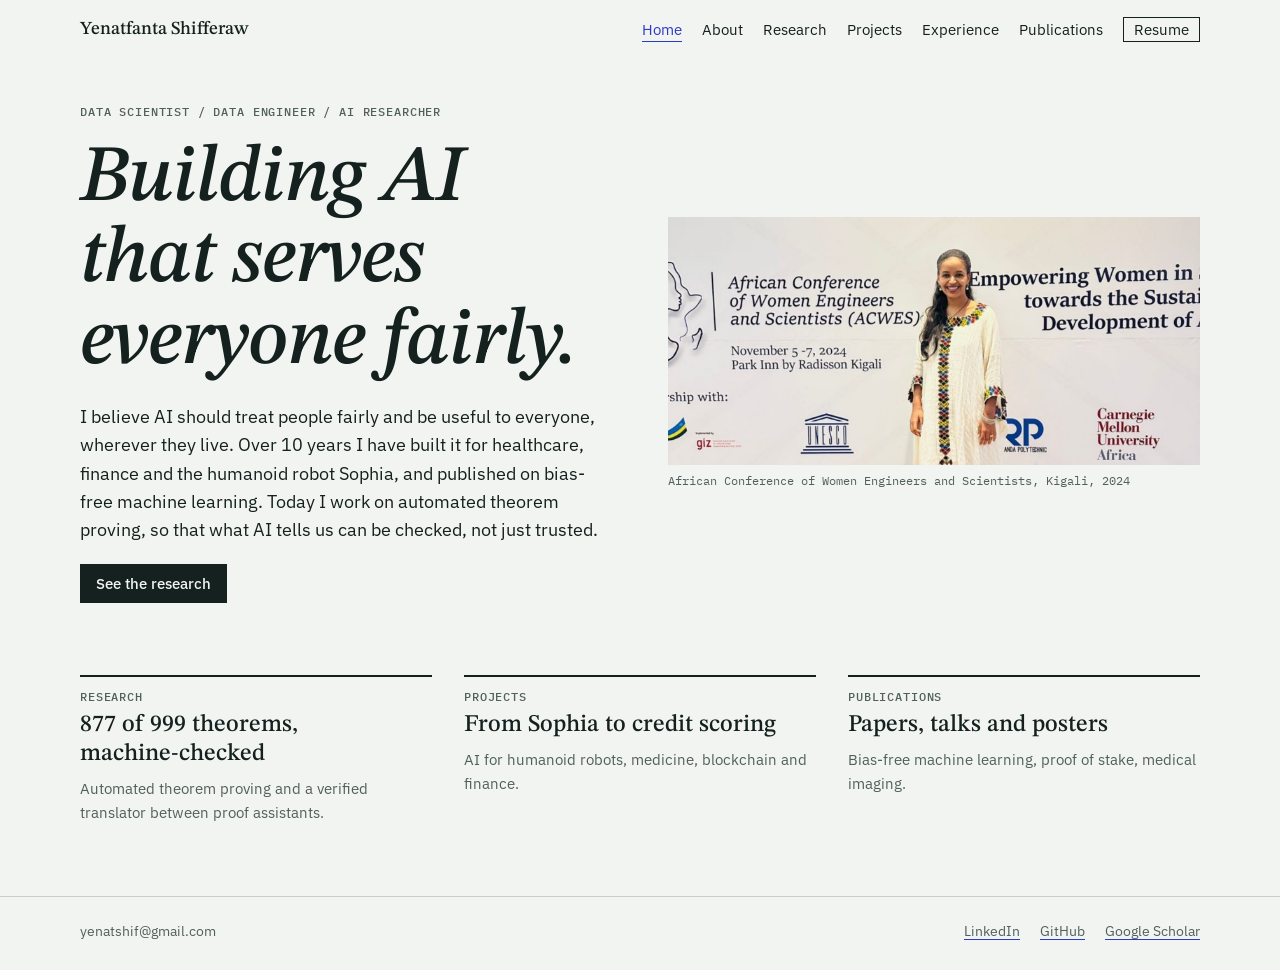
==== index.html @ fe866e10 "Update home page headline" ====
<!doctype html>
<html lang="en">
<head>
<meta charset="utf-8">
<meta name="viewport" content="width=device-width, initial-scale=1">
<title>Yenatfanta Shifferaw</title>
<meta name="description" content="Yenatfanta Shifferaw, AI researcher, data scientist and data engineer.">
<meta name="author" content="Yenatfanta Shifferaw Bayleyegn">
<link rel="preconnect" href="https://fonts.googleapis.com">
<link rel="preconnect" href="https://fonts.gstatic.com" crossorigin>
<link rel="stylesheet" href="https://fonts.googleapis.com/css2?family=IBM+Plex+Mono:wght@400;500&family=IBM+Plex+Sans:wght@400;500;600&family=STIX+Two+Text:ital,wght@0,400;0,600;1,400;1,500&display=swap">
<link rel="stylesheet" href="style.css">
</head>
<body>
<nav aria-label="Main"><div class="wrap">
  <b><a href="index.html">Yenatfanta Shifferaw</a></b>
  <ul><li><a href="index.html" aria-current="page">Home</a></li><li><a href="about.html">About</a></li><li><a href="research.html">Research</a></li><li><a href="projects.html">Projects</a></li><li><a href="experience.html">Experience</a></li><li><a href="publications.html">Publications</a></li><li><a class="res" href="Yenatfanta-Shifferaw-Resume.pdf">Resume</a></li></ul>
</div></nav>
<main>
<div class="wrap hero">
  <div class="intro">
    <span class="label">Data Scientist / Data Engineer / AI Researcher</span>
    <h1>Building AI that serves everyone fairly.</h1>
    <p>I believe AI should treat people fairly and be useful to everyone, wherever they live. Over 10 years I have built it for healthcare, finance and the humanoid robot Sophia, and published on bias-free machine learning. Today I work on automated theorem proving, so that what AI tells us can be checked, not just trusted.</p>
    <div class="btns"><a class="btn primary" href="research.html">See the research</a></div>
  </div>

  <figure class="portrait">
    <img src="images/acwes-full.jpg" alt="Yenatfanta Shifferaw smiling at the African Conference of Women Engineers and Scientists" width="1520" height="708">
    <figcaption>African Conference of Women Engineers and Scientists, Kigali, 2024</figcaption>
  </figure>
</div>
<div class="wrap teasers">
  <a class="teaser" href="research.html"><span class="label">Research</span><h2>877 of 999 theorems, machine-checked</h2><p>Automated theorem proving and a verified translator between proof assistants.</p></a>
  <a class="teaser" href="projects.html"><span class="label">Projects</span><h2>From Sophia to credit scoring</h2><p>AI for humanoid robots, medicine, blockchain and finance.</p></a>
  <a class="teaser" href="publications.html"><span class="label">Publications</span><h2>Papers, talks and posters</h2><p>Bias-free machine learning, proof of stake, medical imaging.</p></a>
</div>
</main>
<footer class="foot"><div class="wrap">
  <span>yenatshif@gmail.com</span>
  <ul>
    <li><a href="http://www.linkedin.com/in/yenatfanta-shifferaw-64b0614b">LinkedIn</a></li>
    <li><a href="https://github.com/yenat">GitHub</a></li>
    <li><a href="https://scholar.google.com/citations?hl=en&amp;user=lGdEZHIAAAAJ">Google Scholar</a></li>
  </ul>
</div></footer>

</body>
</html>
---- style.css ----
/* Layout: a mathematician's working page. The real theorem library is the hero, then evidence, then a to-scale career axis. */
:root {
  --bg:#F2F4F1; --panel:#E7EBE6; --fg:#14211F; --muted:#51605C; --line:#C6CEC8;
  --accent:#2A3BC9; --llm:#B8770E; --open:#8E9B96;
  --display:"STIX Two Text","STIX Two Math",Georgia,serif;
  --body:"IBM Plex Sans",system-ui,-apple-system,"Segoe UI",sans-serif;
  --mono:"IBM Plex Mono",ui-monospace,Menlo,Consolas,monospace;
}
@media (prefers-color-scheme:dark){:root:not([data-theme="light"]){
  --bg:#0F1716; --panel:#182322; --fg:#E7ECE6; --muted:#9FADA8; --line:#2E3C3A;
  --accent:#9FAEFF; --llm:#E5B25A; --open:#65746F; color-scheme:dark}}
:root[data-theme="dark"]{
  --bg:#0F1716; --panel:#182322; --fg:#E7ECE6; --muted:#9FADA8; --line:#2E3C3A;
  --accent:#9FAEFF; --llm:#E5B25A; --open:#65746F; color-scheme:dark}
*{box-sizing:border-box}
html{scroll-behavior:smooth;-webkit-text-size-adjust:100%}
body{margin:0;background:var(--bg);color:var(--fg);font:400 1rem/1.6 var(--body)}
a{color:inherit;text-decoration-color:var(--accent);text-underline-offset:3px}
a:hover{color:var(--accent)}
:focus-visible{outline:2px solid var(--accent);outline-offset:2px}
.wrap{max-width:1160px;margin-inline:auto;padding-block:0;padding-left:max(20px,env(safe-area-inset-left,0px));padding-right:max(20px,env(safe-area-inset-right,0px))}
nav .wrap{display:flex;flex-wrap:wrap;justify-content:space-between;gap:6px 24px;padding-block:18px;font-size:.92rem}
nav b{font:500 1.15rem var(--display)}
nav ul{display:flex;flex-wrap:wrap;gap:4px 20px;list-style:none;margin:0;padding:0}
nav a{text-decoration:none}
h1,h2,h3{font-family:var(--display);font-weight:500;text-wrap:balance;margin:0}
h1{font-size:clamp(2.7rem,6.4vw,5rem);line-height:1.02;font-style:italic;letter-spacing:-.012em}
h2{font-size:clamp(1.9rem,3.6vw,2.7rem);line-height:1.1}
h3{font-size:1.45rem;line-height:1.2}
.label{font:500 .76rem var(--mono);letter-spacing:.07em;text-transform:uppercase;color:var(--muted)}
.hero{display:grid;grid-template-columns:minmax(0,1fr) minmax(0,1fr);gap:56px;padding-block:44px 64px;align-items:center}
.hero>*{min-width:0}
.intro{display:grid;gap:20px}
.intro p{margin:0;max-width:34rem;font-size:1.1rem}
.btns{display:flex;flex-wrap:wrap;gap:10px}
.btn{font:500 .92rem var(--body);padding:9px 15px;border:1px solid var(--fg);text-decoration:none;background:none;color:var(--fg);cursor:pointer}
.btn.primary{background:var(--fg);color:var(--bg)}
.btn:hover{border-color:var(--accent);color:var(--accent)}
.btn.primary:hover{background:var(--accent);color:var(--bg)}
figure{margin:0}
figure img{display:block;width:100%;height:auto}
.portrait figcaption{font:400 .74rem/1.4 var(--mono);color:var(--muted);margin-top:8px}
.about{display:grid;grid-template-columns:minmax(0,4fr) minmax(0,7fr);gap:48px;align-items:center;margin-bottom:44px}
.about>*{min-width:0}
.about .copy{display:grid;gap:16px}
.about p{margin:0}
.skills{display:grid;grid-template-columns:repeat(3,minmax(0,1fr));gap:22px 32px}
.skills p{margin:4px 0 0;font-size:.93rem}
.talks{display:grid;grid-template-columns:repeat(4,minmax(0,1fr));gap:24px}
.talks a{display:grid;gap:9px;align-content:start;text-decoration:none;font-size:.9rem;line-height:1.4}
.talks img{display:block;width:100%;aspect-ratio:16/10;object-fit:cover;object-position:top;background:var(--panel);border:1px solid var(--line)}
.work img{display:block;width:100%;aspect-ratio:16/10;object-fit:cover;margin-bottom:6px;background:var(--panel)}
.work img.chart{object-fit:contain;background:#fff}
.lib{display:grid;gap:14px}
.tally{display:flex;align-items:baseline;flex-wrap:wrap;gap:4px 14px}
.tally strong{font:400 clamp(2.6rem,5vw,3.6rem)/1 var(--display);font-variant-numeric:tabular-nums}
.tools{display:flex;flex-wrap:wrap;gap:6px}
.chip{display:inline-flex;align-items:center;gap:7px;font:500 .78rem var(--mono);padding:5px 9px;border:1px solid var(--line);background:none;color:var(--fg);cursor:pointer}
.chip[aria-pressed="true"]{border-color:var(--fg);background:var(--panel)}
.key{width:9px;height:9px;flex:none;background:var(--c,var(--fg))}
.key.hollow{background:none;box-shadow:inset 0 0 0 1.5px var(--open)}
.groups{display:grid;gap:9px}
.group{display:grid;gap:3px}
.group header{display:flex;justify-content:space-between;gap:10px;font:400 .74rem var(--mono);color:var(--muted)}
.cells{display:grid;grid-template-columns:repeat(auto-fill,10px);gap:2px}
.cells i{display:block;width:10px;height:10px;background:var(--accent);cursor:crosshair;transition:opacity .15s}
.cells i.s2{background:var(--llm)}
.cells i.s0{background:none;box-shadow:inset 0 0 0 1.5px var(--open)}
.cells i.dim{opacity:.13}
.cells i.off{opacity:.1}
.cells i.on{outline:2px solid var(--fg);outline-offset:0}
.read{min-height:3.7em;padding:9px 12px;background:var(--panel);font:400 .84rem/1.45 var(--mono);overflow-wrap:anywhere}
.read b{font-weight:500}
.read span{color:var(--muted);display:block}
section.band{padding-block:64px;border-top:1px solid var(--line)}
.head{display:grid;gap:8px;margin-bottom:32px;max-width:44rem}
.head p{margin:0;color:var(--muted)}
.feat{display:grid;grid-template-columns:minmax(0,5fr) minmax(0,7fr);gap:48px;margin-bottom:56px}
.feat>*{min-width:0}
.feat .copy{display:grid;gap:12px;align-content:start}
.feat p{margin:0}
.chartbox{position:relative}
.chartbox svg{display:block;width:100%;height:auto;overflow:visible}
.chartbox text{font:400 11px var(--mono);fill:var(--muted)}
.chartbox text.val{fill:var(--fg);font-size:13px;font-weight:500}
#tip{position:absolute;display:none;pointer-events:none;max-width:250px;padding:7px 10px;background:var(--fg);color:var(--bg);font:400 .76rem/1.4 var(--body);z-index:2}
#tip b{font:500 .8rem var(--mono);display:block}
.note{font-size:.84rem;color:var(--muted);margin:0}
table{border-collapse:collapse;width:100%;font-size:.88rem;font-variant-numeric:tabular-nums}
th{font:500 .72rem var(--mono);letter-spacing:.04em;text-transform:uppercase;color:var(--muted);text-align:right;padding:6px 10px;border-bottom:1px solid var(--fg);white-space:nowrap}
td{padding:7px 10px;text-align:right;border-bottom:1px solid var(--line);white-space:nowrap}
th:first-child,td:first-child{text-align:left;padding-left:0;white-space:normal}
.scroll{overflow-x:auto}
.grid3{display:grid;grid-template-columns:repeat(3,minmax(0,1fr));gap:36px 32px}
.work{display:grid;gap:7px;align-content:start;padding-top:12px;border-top:2px solid var(--fg)}
.work p{margin:0;font-size:.95rem}
.work .tech{font:400 .75rem/1.5 var(--mono);color:var(--muted)}
.axis{display:grid;gap:4px;margin-top:8px}
.row{display:grid;grid-template-columns:minmax(0,5fr) minmax(0,6fr);gap:6px 28px;padding-block:13px;border-top:1px solid var(--line)}
.row>*{min-width:0}
.row h3{font:600 1rem/1.3 var(--body)}
.row .meta{font-size:.88rem;color:var(--muted)}
.row p{margin:4px 0 0;font-size:.9rem}
.track{position:relative;height:14px;margin-top:7px;background:linear-gradient(var(--line),var(--line)) 0 50%/100% 1px no-repeat}
.track u{position:absolute;top:2px;height:10px;background:var(--accent);border-radius:0 3px 3px 0;text-decoration:none}
.years{position:relative;height:1.2em;font:400 .72rem var(--mono);color:var(--muted);margin-left:calc(45.45% + 14px)}
.years span{position:absolute;top:0}
.cols{display:grid;grid-template-columns:minmax(0,3fr) minmax(0,2fr);gap:48px}
.cols>*{min-width:0}
ul.plain{list-style:none;margin:12px 0 0;padding:0;display:grid;gap:10px}
.small{font-size:.92rem}
footer{border-top:1px solid var(--line);padding-block:48px 56px}
.contact{display:grid;gap:14px}
.mail{display:flex;flex-wrap:wrap;align-items:center;gap:10px;font:400 clamp(1.2rem,3.4vw,2rem) var(--display);overflow-wrap:anywhere}
@media (max-width:860px){
  .hero,.feat,.cols{grid-template-columns:minmax(0,1fr);gap:32px}
  .grid3,.talks,.skills{grid-template-columns:repeat(2,minmax(0,1fr))}
  .about{grid-template-columns:minmax(0,1fr);gap:24px}
  .portrait{max-width:100%}
  .row{grid-template-columns:minmax(0,1fr)}
  .years{margin-left:0}
}
@media (max-width:540px){.grid3,.talks,.skills{grid-template-columns:minmax(0,1fr)}}
@media (prefers-reduced-motion:reduce){html{scroll-behavior:auto}.cells i{transition:none}}

.talks img{object-fit:contain!important;object-position:center!important}
nav a[aria-current="page"]{color:var(--accent);text-decoration:underline;text-underline-offset:6px}
nav a.res{border:1px solid var(--fg);padding:2px 10px}
main{min-height:62vh}
.page{padding-block:44px 72px}
.page h1{font-size:clamp(2.3rem,4.6vw,3.5rem);line-height:1.08}
.band.flat{border-top:0;padding-block:0}
.lead{font-size:1.1rem;margin:0}
.teasers{display:grid;grid-template-columns:repeat(3,minmax(0,1fr));gap:32px;padding-block:8px 72px}
.teaser{display:grid;gap:7px;align-content:start;padding-top:12px;border-top:2px solid var(--fg);text-decoration:none}
.teaser h2{font-size:1.5rem;line-height:1.2}
.teaser p{margin:0;font-size:.95rem;color:var(--muted)}
.teaser:hover h2{color:var(--accent)}
.sect{display:grid;grid-template-columns:minmax(0,3fr) minmax(0,9fr);gap:12px 40px;padding-block:30px;border-top:1px solid var(--line)}
.sect>*{min-width:0}
.sect h2{font-size:1.45rem;line-height:1.2}
.tiles{display:grid;grid-template-columns:repeat(2,minmax(0,1fr));gap:22px 36px}
.tiles.three{grid-template-columns:repeat(3,minmax(0,1fr))}
.tiles>div{min-width:0}
.tiles h3{font:600 1rem/1.35 var(--body)}
.tiles p{margin:3px 0 0;font-size:.93rem;color:var(--muted)}
.tiles .yr{font:400 .76rem var(--mono);color:var(--muted);display:block;margin-bottom:3px}
.tags{display:flex;flex-wrap:wrap;gap:7px;list-style:none;margin:10px 0 0;padding:0}
.tags li{font:400 .78rem var(--mono);padding:4px 9px;background:var(--panel)}
.pubs{list-style:none;margin:0;padding:0}
.pubs li{padding-block:16px;border-top:1px solid var(--line)}
.pubs a{font:400 1.25rem/1.3 var(--display);text-decoration:none}
.pubs span{display:block;font:400 .76rem var(--mono);color:var(--muted);margin-top:4px}
.foot{border-top:1px solid var(--line);padding-block:22px 28px}
.foot .wrap{display:flex;flex-wrap:wrap;gap:6px 24px;justify-content:space-between;font-size:.9rem;color:var(--muted)}
.foot ul{display:flex;flex-wrap:wrap;gap:6px 20px;list-style:none;margin:0;padding:0}
@media (max-width:860px){.teasers,.tiles.three{grid-template-columns:minmax(0,1fr)}.sect{grid-template-columns:minmax(0,1fr)}}
@media (max-width:540px){.tiles{grid-template-columns:minmax(0,1fr)}}
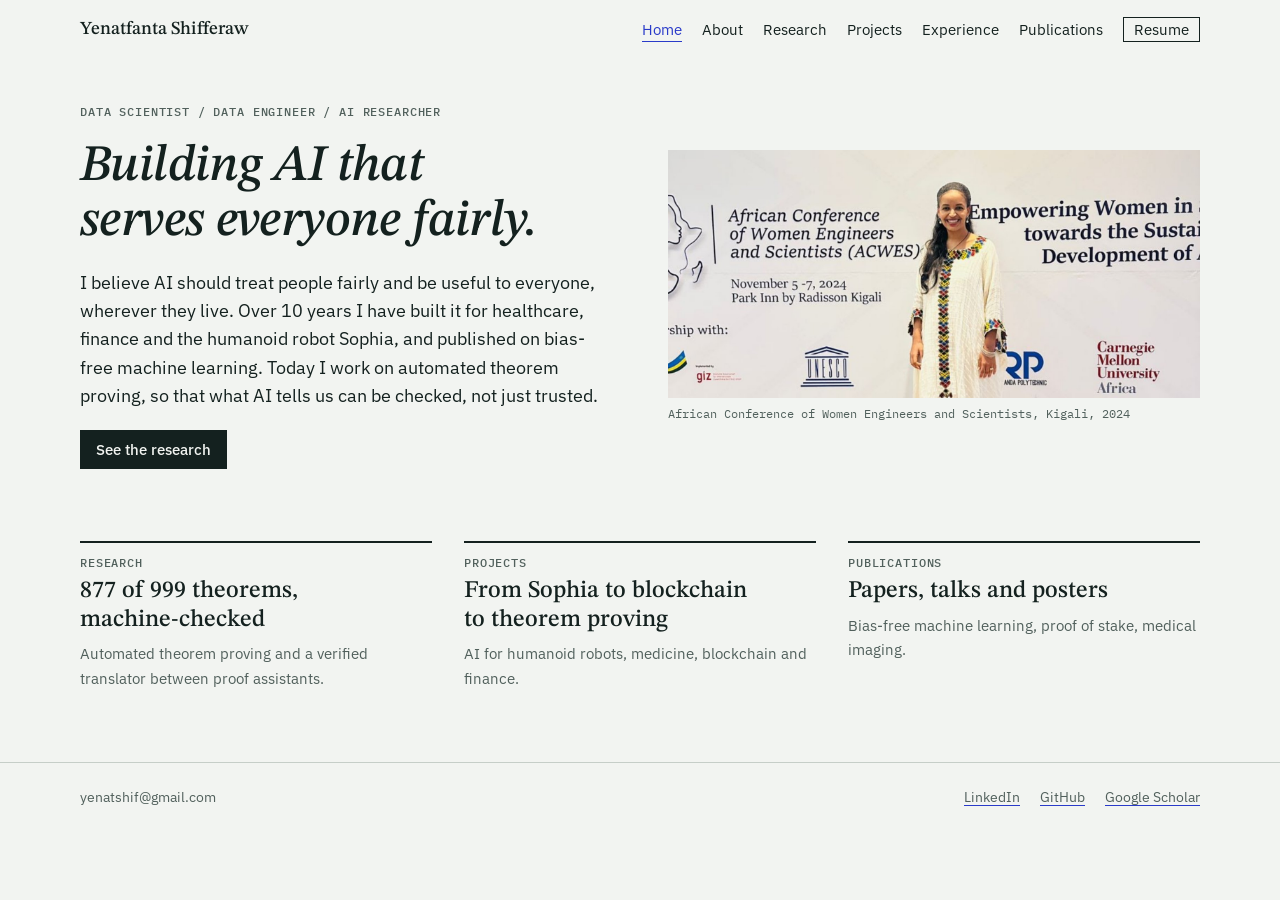
==== commit 36b974af: "Update Projects card title" ====
--- a/index.html
+++ b/index.html
@@ -32,7 +32,7 @@
 </div>
 <div class="wrap teasers">
   <a class="teaser" href="research.html"><span class="label">Research</span><h2>877 of 999 theorems, machine-checked</h2><p>Automated theorem proving and a verified translator between proof assistants.</p></a>
-  <a class="teaser" href="projects.html"><span class="label">Projects</span><h2>From Sophia to credit scoring</h2><p>AI for humanoid robots, medicine, blockchain and finance.</p></a>
+  <a class="teaser" href="projects.html"><span class="label">Projects</span><h2>From Sophia to blockchain to theorem proving</h2><p>AI for humanoid robots, medicine, blockchain and finance.</p></a>
   <a class="teaser" href="publications.html"><span class="label">Publications</span><h2>Papers, talks and posters</h2><p>Bias-free machine learning, proof of stake, medical imaging.</p></a>
 </div>
 </main>
--- a/style.css
+++ b/style.css
@@ -124,6 +124,7 @@
 @media (max-width:540px){.grid3,.talks,.skills{grid-template-columns:minmax(0,1fr)}}
 @media (prefers-reduced-motion:reduce){html{scroll-behavior:auto}.cells i{transition:none}}
 
+.hero h1{font-size:clamp(2.2rem,4.1vw,3.2rem);line-height:1.08}
 .talks img{object-fit:contain!important;object-position:center!important}
 nav a[aria-current="page"]{color:var(--accent);text-decoration:underline;text-underline-offset:6px}
 nav a.res{border:1px solid var(--fg);padding:2px 10px}
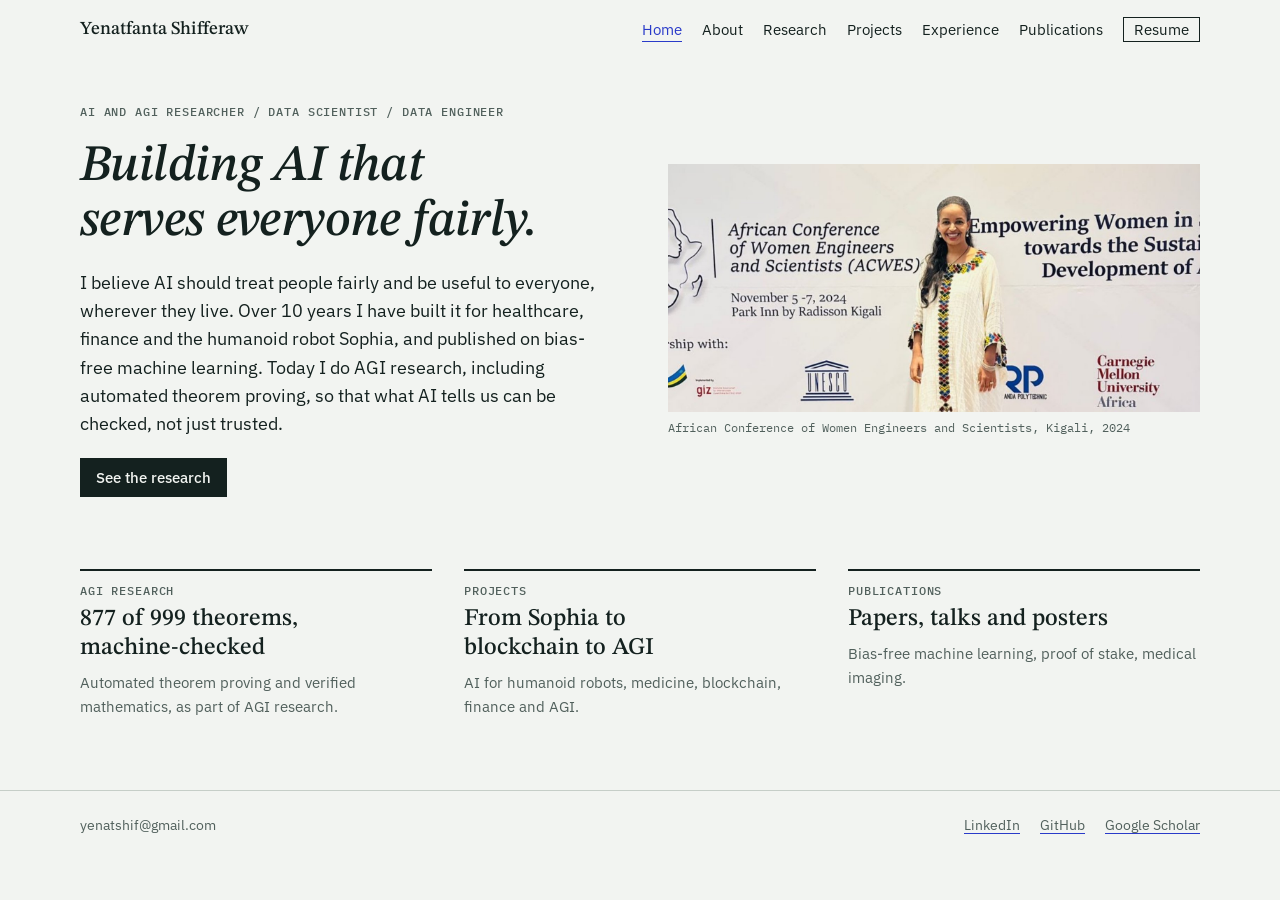
==== commit 41524019: "Highlight AGI research across the site" ====
--- a/index.html
+++ b/index.html
@@ -19,9 +19,9 @@
 <main>
 <div class="wrap hero">
   <div class="intro">
-    <span class="label">Data Scientist / Data Engineer / AI Researcher</span>
+    <span class="label">AI and AGI Researcher / Data Scientist / Data Engineer</span>
     <h1>Building AI that serves everyone fairly.</h1>
-    <p>I believe AI should treat people fairly and be useful to everyone, wherever they live. Over 10 years I have built it for healthcare, finance and the humanoid robot Sophia, and published on bias-free machine learning. Today I work on automated theorem proving, so that what AI tells us can be checked, not just trusted.</p>
+    <p>I believe AI should treat people fairly and be useful to everyone, wherever they live. Over 10 years I have built it for healthcare, finance and the humanoid robot Sophia, and published on bias-free machine learning. Today I do AGI research, including automated theorem proving, so that what AI tells us can be checked, not just trusted.</p>
     <div class="btns"><a class="btn primary" href="research.html">See the research</a></div>
   </div>
 
@@ -31,8 +31,8 @@
   </figure>
 </div>
 <div class="wrap teasers">
-  <a class="teaser" href="research.html"><span class="label">Research</span><h2>877 of 999 theorems, machine-checked</h2><p>Automated theorem proving and a verified translator between proof assistants.</p></a>
-  <a class="teaser" href="projects.html"><span class="label">Projects</span><h2>From Sophia to blockchain to theorem proving</h2><p>AI for humanoid robots, medicine, blockchain and finance.</p></a>
+  <a class="teaser" href="research.html"><span class="label">AGI research</span><h2>877 of 999 theorems, machine-checked</h2><p>Automated theorem proving and verified mathematics, as part of AGI research.</p></a>
+  <a class="teaser" href="projects.html"><span class="label">Projects</span><h2>From Sophia to blockchain to AGI</h2><p>AI for humanoid robots, medicine, blockchain, finance and AGI.</p></a>
   <a class="teaser" href="publications.html"><span class="label">Publications</span><h2>Papers, talks and posters</h2><p>Bias-free machine learning, proof of stake, medical imaging.</p></a>
 </div>
 </main>
--- a/style.css
+++ b/style.css
@@ -125,6 +125,7 @@
 @media (prefers-reduced-motion:reduce){html{scroll-behavior:auto}.cells i{transition:none}}
 
 .hero h1{font-size:clamp(2.2rem,4.1vw,3.2rem);line-height:1.08}
+.work img[src*=athena]{object-fit:contain;background:#fff}
 .talks img{object-fit:contain!important;object-position:center!important}
 nav a[aria-current="page"]{color:var(--accent);text-decoration:underline;text-underline-offset:6px}
 nav a.res{border:1px solid var(--fg);padding:2px 10px}
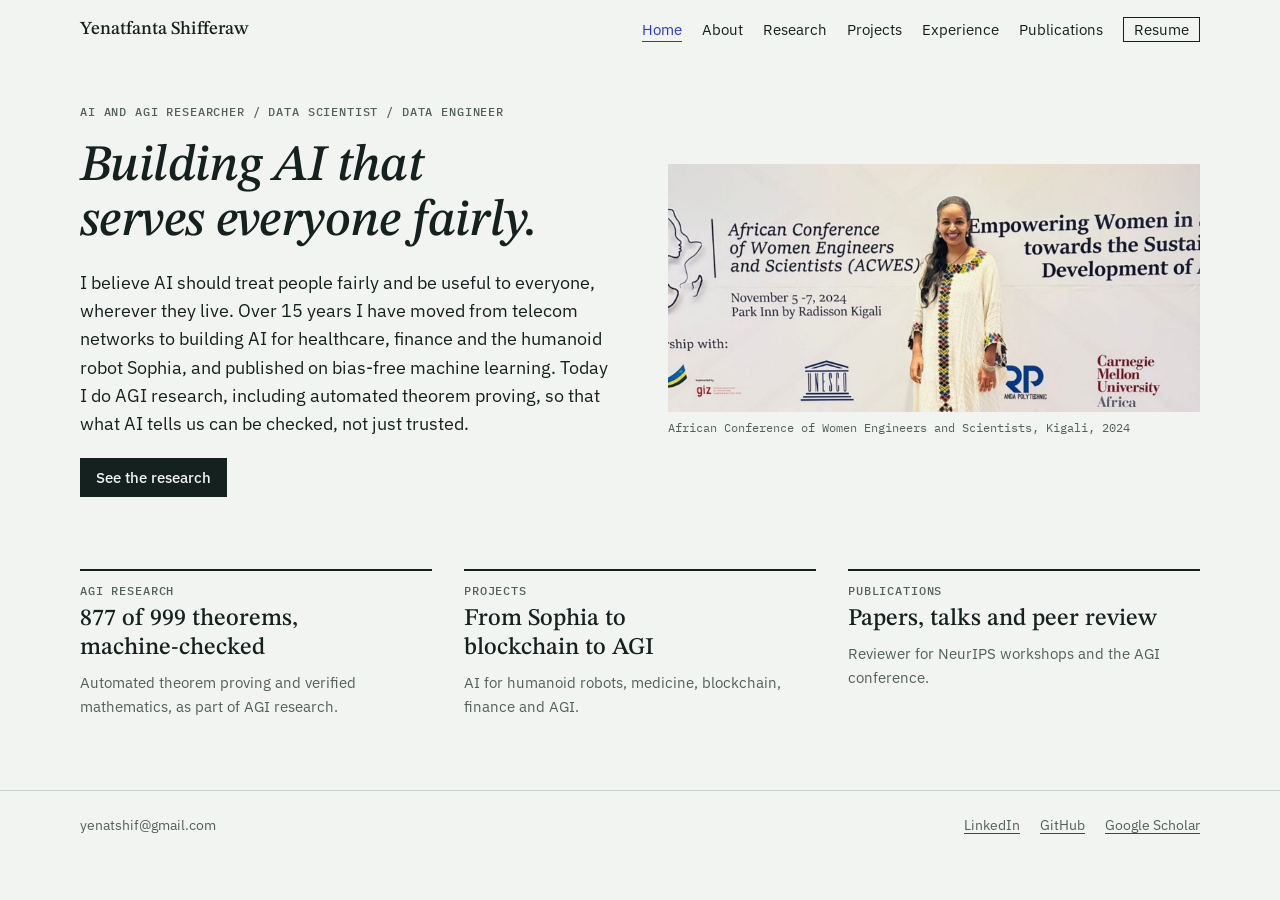
==== commit 45a5955f: "Add earlier positions and peer review" ====
--- a/index.html
+++ b/index.html
@@ -21,7 +21,7 @@
   <div class="intro">
     <span class="label">AI and AGI Researcher / Data Scientist / Data Engineer</span>
     <h1>Building AI that serves everyone fairly.</h1>
-    <p>I believe AI should treat people fairly and be useful to everyone, wherever they live. Over 10 years I have built it for healthcare, finance and the humanoid robot Sophia, and published on bias-free machine learning. Today I do AGI research, including automated theorem proving, so that what AI tells us can be checked, not just trusted.</p>
+    <p>I believe AI should treat people fairly and be useful to everyone, wherever they live. Over 15 years I have moved from telecom networks to building AI for healthcare, finance and the humanoid robot Sophia, and published on bias-free machine learning. Today I do AGI research, including automated theorem proving, so that what AI tells us can be checked, not just trusted.</p>
     <div class="btns"><a class="btn primary" href="research.html">See the research</a></div>
   </div>
 
@@ -33,7 +33,7 @@
 <div class="wrap teasers">
   <a class="teaser" href="research.html"><span class="label">AGI research</span><h2>877 of 999 theorems, machine-checked</h2><p>Automated theorem proving and verified mathematics, as part of AGI research.</p></a>
   <a class="teaser" href="projects.html"><span class="label">Projects</span><h2>From Sophia to blockchain to AGI</h2><p>AI for humanoid robots, medicine, blockchain, finance and AGI.</p></a>
-  <a class="teaser" href="publications.html"><span class="label">Publications</span><h2>Papers, talks and posters</h2><p>Bias-free machine learning, proof of stake, medical imaging.</p></a>
+  <a class="teaser" href="publications.html"><span class="label">Publications</span><h2>Papers, talks and peer review</h2><p>Reviewer for NeurIPS workshops and the AGI conference.</p></a>
 </div>
 </main>
 <footer class="foot"><div class="wrap">
--- a/style.css
+++ b/style.css
@@ -124,6 +124,24 @@
 @media (max-width:540px){.grid3,.talks,.skills{grid-template-columns:minmax(0,1fr)}}
 @media (prefers-reduced-motion:reduce){html{scroll-behavior:auto}.cells i{transition:none}}
 
+.venues{display:grid;grid-template-columns:repeat(4,minmax(0,1fr));gap:24px}
+.venues>div{min-width:0;padding:16px 18px;background:var(--panel);border-top:3px solid var(--accent)}
+.venues h3{font-size:1.3rem}
+.venues span{display:block;font:400 .74rem var(--mono);color:var(--muted);margin-top:6px}
+.row ul{margin:8px 0 0;padding-left:16px;font-size:.92rem}
+.row li{margin-bottom:3px}
+@media (max-width:860px){.venues{grid-template-columns:repeat(2,minmax(0,1fr))}}
+@media (max-width:440px){.venues{grid-template-columns:minmax(0,1fr)}}
+.statrow{display:grid;grid-template-columns:repeat(3,minmax(0,1fr));gap:32px;margin-bottom:36px}
+.statrow>div{min-width:0;padding-top:12px;border-top:2px solid var(--fg)}
+.statrow strong{display:block;font:400 clamp(2.6rem,5vw,3.6rem)/1.1 var(--display);font-variant-numeric:tabular-nums}
+.statrow p{margin:6px 0 0;font-size:.95rem;color:var(--muted)}
+.bars{display:grid;gap:14px}
+.bar{display:grid;grid-template-columns:minmax(0,12rem) minmax(0,1fr) 5.5rem;gap:16px;align-items:center;font-size:.95rem}
+.bar span:last-child{text-align:right;font-variant-numeric:tabular-nums;color:var(--muted)}
+.barl{height:10px;background:var(--panel)}
+.barl u{display:block;height:100%;background:var(--accent);border-radius:0 4px 4px 0}
+@media (max-width:640px){.statrow{grid-template-columns:minmax(0,1fr);gap:20px}.bar{grid-template-columns:minmax(0,1fr) auto;gap:4px 12px}.barl{grid-column:1/-1;grid-row:2}}
 .hero h1{font-size:clamp(2.2rem,4.1vw,3.2rem);line-height:1.08}
 .work img[src*=athena]{object-fit:contain;background:#fff}
 .talks img{object-fit:contain!important;object-position:center!important}
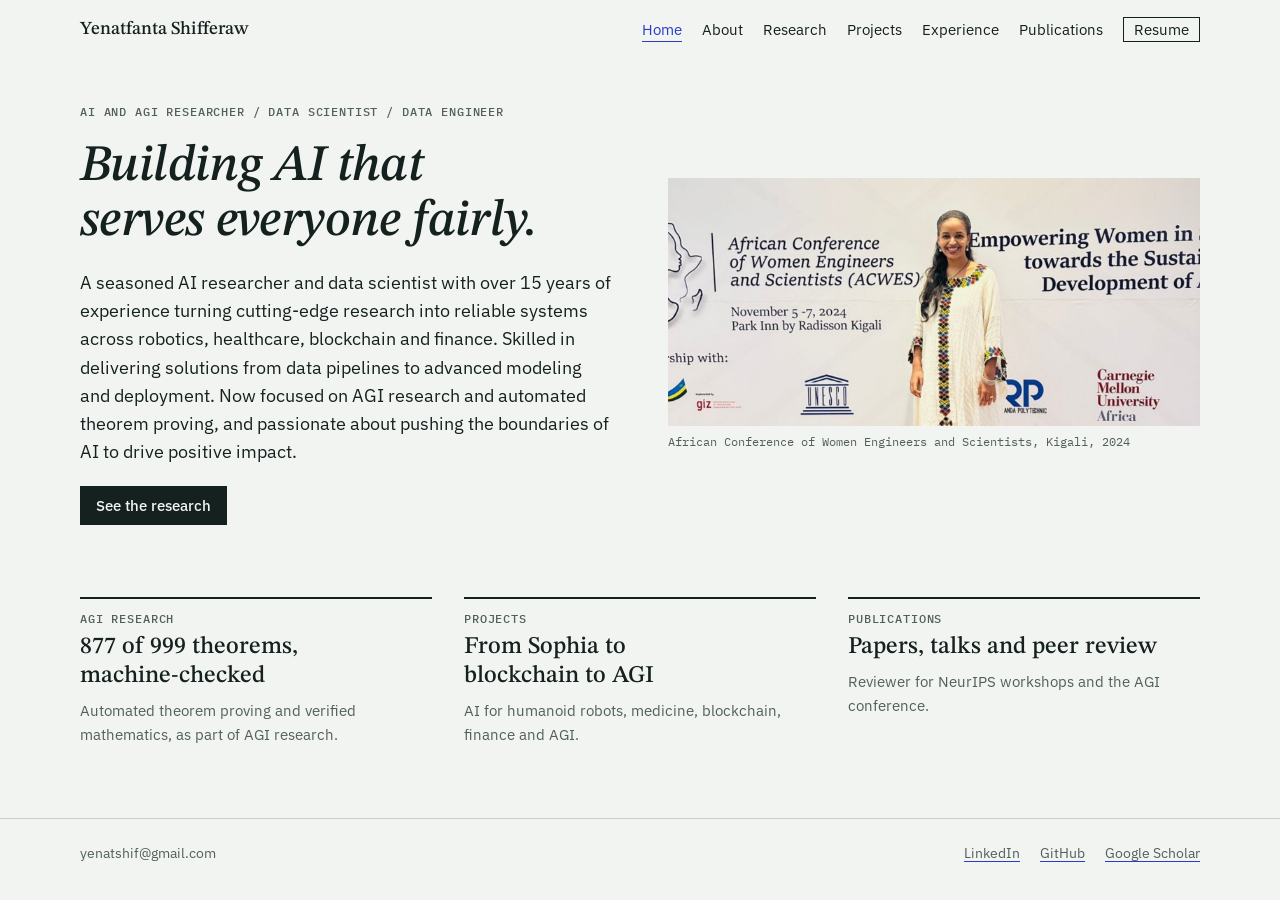
==== commit f03400a6: "Rewrite home page intro" ====
--- a/index.html
+++ b/index.html
@@ -21,7 +21,7 @@
   <div class="intro">
     <span class="label">AI and AGI Researcher / Data Scientist / Data Engineer</span>
     <h1>Building AI that serves everyone fairly.</h1>
-    <p>I believe AI should treat people fairly and be useful to everyone, wherever they live. Over 15 years I have moved from telecom networks to building AI for healthcare, finance and the humanoid robot Sophia, and published on bias-free machine learning. Today I do AGI research, including automated theorem proving, so that what AI tells us can be checked, not just trusted.</p>
+    <p>A seasoned AI researcher and data scientist with over 15 years of experience turning cutting-edge research into reliable systems across robotics, healthcare, blockchain and finance. Skilled in delivering solutions from data pipelines to advanced modeling and deployment. Now focused on AGI research and automated theorem proving, and passionate about pushing the boundaries of AI to drive positive impact.</p>
     <div class="btns"><a class="btn primary" href="research.html">See the research</a></div>
   </div>
 
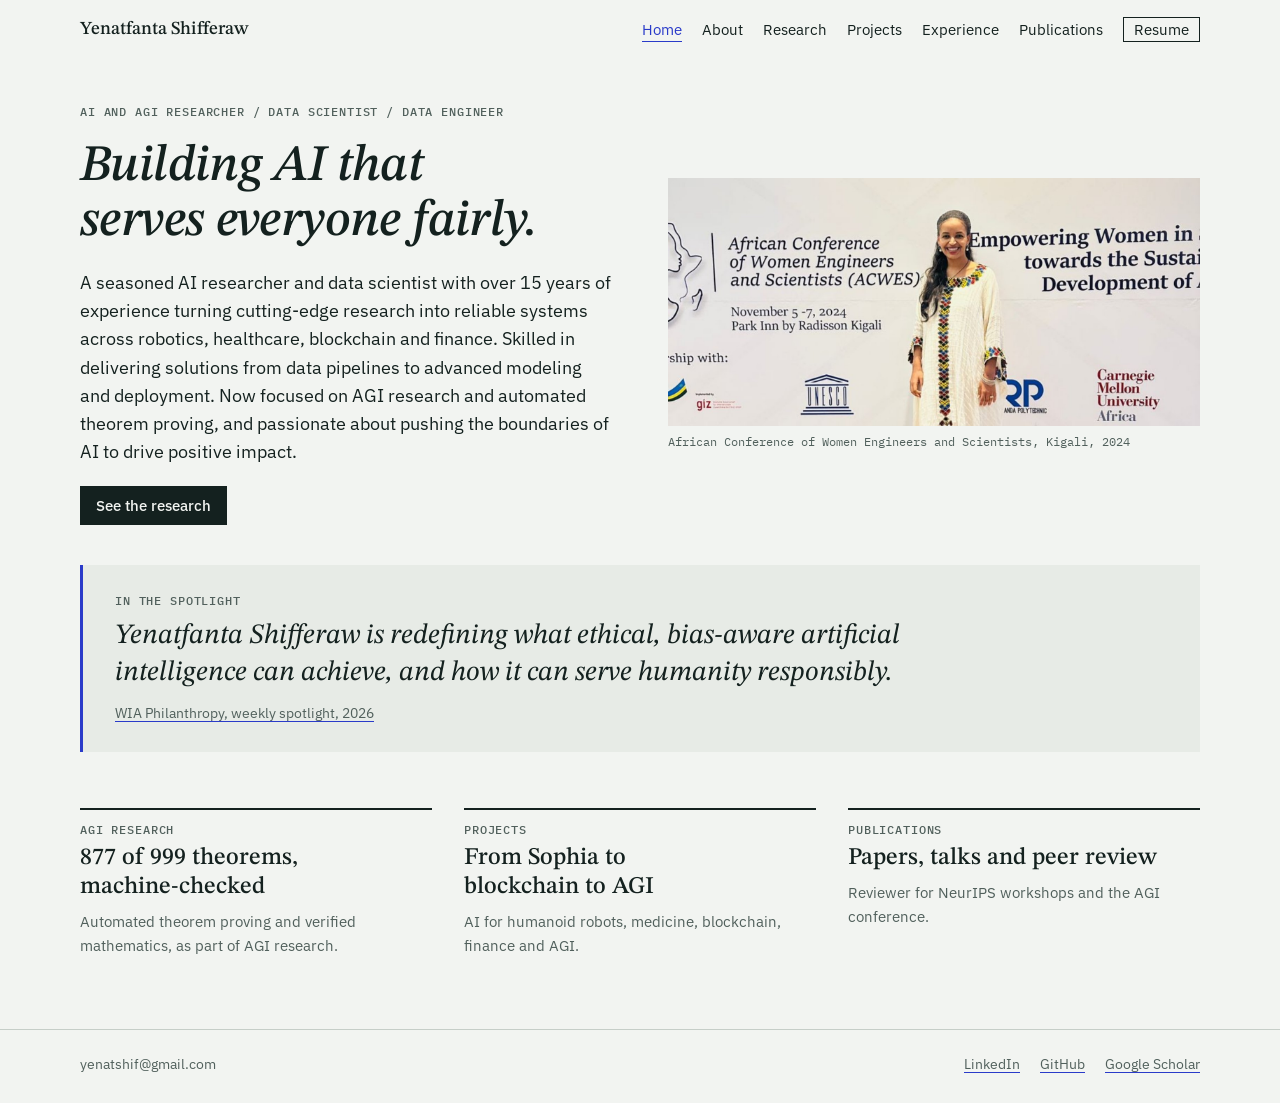
==== commit 0abcbc6e: "Update resume, add WIA spotlight and link preview" ====
--- a/index.html
+++ b/index.html
@@ -6,6 +6,13 @@
 <title>Yenatfanta Shifferaw</title>
 <meta name="description" content="Yenatfanta Shifferaw, AI researcher, data scientist and data engineer.">
 <meta name="author" content="Yenatfanta Shifferaw Bayleyegn">
+<meta property="og:type" content="website">
+<meta property="og:title" content="Yenatfanta Shifferaw">
+<meta property="og:description" content="Building AI that serves everyone fairly. AI and AGI researcher, data scientist and data engineer.">
+<meta property="og:url" content="https://yenat.github.io/">
+<meta property="og:image" content="https://yenat.github.io/images/acwes-full.jpg">
+<meta name="twitter:card" content="summary_large_image">
+<link rel="icon" href="favicon.svg" type="image/svg+xml">
 <link rel="preconnect" href="https://fonts.googleapis.com">
 <link rel="preconnect" href="https://fonts.gstatic.com" crossorigin>
 <link rel="stylesheet" href="https://fonts.googleapis.com/css2?family=IBM+Plex+Mono:wght@400;500&family=IBM+Plex+Sans:wght@400;500;600&family=STIX+Two+Text:ital,wght@0,400;0,600;1,400;1,500&display=swap">
@@ -30,6 +37,11 @@
     <figcaption>African Conference of Women Engineers and Scientists, Kigali, 2024</figcaption>
   </figure>
 </div>
+<div class="wrap"><figure class="spot">
+  <span class="label">In the spotlight</span>
+  <blockquote>Yenatfanta Shifferaw is redefining what ethical, bias-aware artificial intelligence can achieve, and how it can serve humanity responsibly.</blockquote>
+  <figcaption><a href="https://www.linkedin.com/posts/wiaphilanthropy_yenatfanta-activity-7414213219105542144-3Y-2">WIA Philanthropy, weekly spotlight, 2026</a></figcaption>
+</figure></div>
 <div class="wrap teasers">
   <a class="teaser" href="research.html"><span class="label">AGI research</span><h2>877 of 999 theorems, machine-checked</h2><p>Automated theorem proving and verified mathematics, as part of AGI research.</p></a>
   <a class="teaser" href="projects.html"><span class="label">Projects</span><h2>From Sophia to blockchain to AGI</h2><p>AI for humanoid robots, medicine, blockchain, finance and AGI.</p></a>
--- a/style.css
+++ b/style.css
@@ -124,6 +124,10 @@
 @media (max-width:540px){.grid3,.talks,.skills{grid-template-columns:minmax(0,1fr)}}
 @media (prefers-reduced-motion:reduce){html{scroll-behavior:auto}.cells i{transition:none}}
 
+.hero{padding-block:44px 40px}
+.spot{display:grid;gap:10px;margin-bottom:48px;padding:28px 32px;background:var(--panel);border-left:3px solid var(--accent)}
+.spot blockquote{margin:0;font:italic 400 clamp(1.3rem,2.3vw,1.75rem)/1.3 var(--display);text-wrap:balance}
+.spot figcaption{font-size:.9rem;color:var(--muted)}
 .venues{display:grid;grid-template-columns:repeat(4,minmax(0,1fr));gap:24px}
 .venues>div{min-width:0;padding:16px 18px;background:var(--panel);border-top:3px solid var(--accent)}
 .venues h3{font-size:1.3rem}
@@ -144,6 +148,8 @@
 @media (max-width:640px){.statrow{grid-template-columns:minmax(0,1fr);gap:20px}.bar{grid-template-columns:minmax(0,1fr) auto;gap:4px 12px}.barl{grid-column:1/-1;grid-row:2}}
 .hero h1{font-size:clamp(2.2rem,4.1vw,3.2rem);line-height:1.08}
 .work img[src*=athena]{object-fit:contain;background:#fff}
+.grants .tags{margin-top:12px;gap:9px}
+.grants .tags li{font-size:.95rem;padding:7px 13px}
 .talks img{object-fit:contain!important;object-position:center!important}
 nav a[aria-current="page"]{color:var(--accent);text-decoration:underline;text-underline-offset:6px}
 nav a.res{border:1px solid var(--fg);padding:2px 10px}
@@ -167,7 +173,7 @@
 .tiles p{margin:3px 0 0;font-size:.93rem;color:var(--muted)}
 .tiles .yr{font:400 .76rem var(--mono);color:var(--muted);display:block;margin-bottom:3px}
 .tags{display:flex;flex-wrap:wrap;gap:7px;list-style:none;margin:10px 0 0;padding:0}
-.tags li{font:400 .78rem var(--mono);padding:4px 9px;background:var(--panel)}
+.tags li{font:600 .88rem var(--body);padding:5px 11px;background:var(--panel)}
 .pubs{list-style:none;margin:0;padding:0}
 .pubs li{padding-block:16px;border-top:1px solid var(--line)}
 .pubs a{font:400 1.25rem/1.3 var(--display);text-decoration:none}
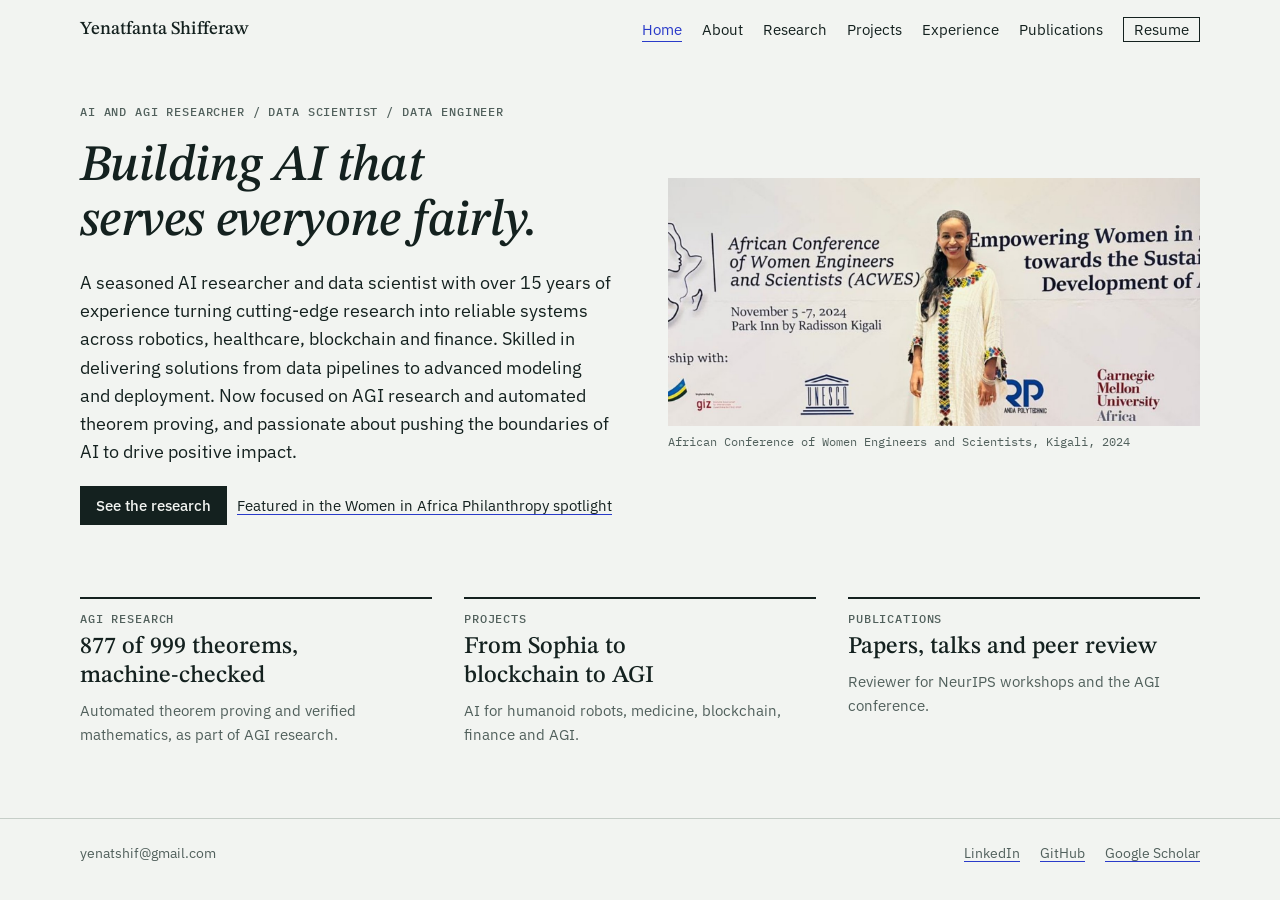
==== commit 05238920: "Update resume, add spotlight link and link preview" ====
--- a/index.html
+++ b/index.html
@@ -29,7 +29,7 @@
     <span class="label">AI and AGI Researcher / Data Scientist / Data Engineer</span>
     <h1>Building AI that serves everyone fairly.</h1>
     <p>A seasoned AI researcher and data scientist with over 15 years of experience turning cutting-edge research into reliable systems across robotics, healthcare, blockchain and finance. Skilled in delivering solutions from data pipelines to advanced modeling and deployment. Now focused on AGI research and automated theorem proving, and passionate about pushing the boundaries of AI to drive positive impact.</p>
-    <div class="btns"><a class="btn primary" href="research.html">See the research</a></div>
+    <div class="btns"><a class="btn primary" href="research.html">See the research</a><a class="feat-link" href="https://www.linkedin.com/posts/wiaphilanthropy_yenatfanta-activity-7414213219105542144-3Y-2">Featured in the Women in Africa Philanthropy spotlight</a></div>
   </div>
 
   <figure class="portrait">
@@ -37,11 +37,6 @@
     <figcaption>African Conference of Women Engineers and Scientists, Kigali, 2024</figcaption>
   </figure>
 </div>
-<div class="wrap"><figure class="spot">
-  <span class="label">In the spotlight</span>
-  <blockquote>Yenatfanta Shifferaw is redefining what ethical, bias-aware artificial intelligence can achieve, and how it can serve humanity responsibly.</blockquote>
-  <figcaption><a href="https://www.linkedin.com/posts/wiaphilanthropy_yenatfanta-activity-7414213219105542144-3Y-2">WIA Philanthropy, weekly spotlight, 2026</a></figcaption>
-</figure></div>
 <div class="wrap teasers">
   <a class="teaser" href="research.html"><span class="label">AGI research</span><h2>877 of 999 theorems, machine-checked</h2><p>Automated theorem proving and verified mathematics, as part of AGI research.</p></a>
   <a class="teaser" href="projects.html"><span class="label">Projects</span><h2>From Sophia to blockchain to AGI</h2><p>AI for humanoid robots, medicine, blockchain, finance and AGI.</p></a>
--- a/style.css
+++ b/style.css
@@ -124,10 +124,9 @@
 @media (max-width:540px){.grid3,.talks,.skills{grid-template-columns:minmax(0,1fr)}}
 @media (prefers-reduced-motion:reduce){html{scroll-behavior:auto}.cells i{transition:none}}
 
-.hero{padding-block:44px 40px}
-.spot{display:grid;gap:10px;margin-bottom:48px;padding:28px 32px;background:var(--panel);border-left:3px solid var(--accent)}
-.spot blockquote{margin:0;font:italic 400 clamp(1.3rem,2.3vw,1.75rem)/1.3 var(--display);text-wrap:balance}
-.spot figcaption{font-size:.9rem;color:var(--muted)}
+.btns{align-items:center}
+.feat-link{font-size:.92rem}
+.hero{padding-block:44px 64px}
 .venues{display:grid;grid-template-columns:repeat(4,minmax(0,1fr));gap:24px}
 .venues>div{min-width:0;padding:16px 18px;background:var(--panel);border-top:3px solid var(--accent)}
 .venues h3{font-size:1.3rem}
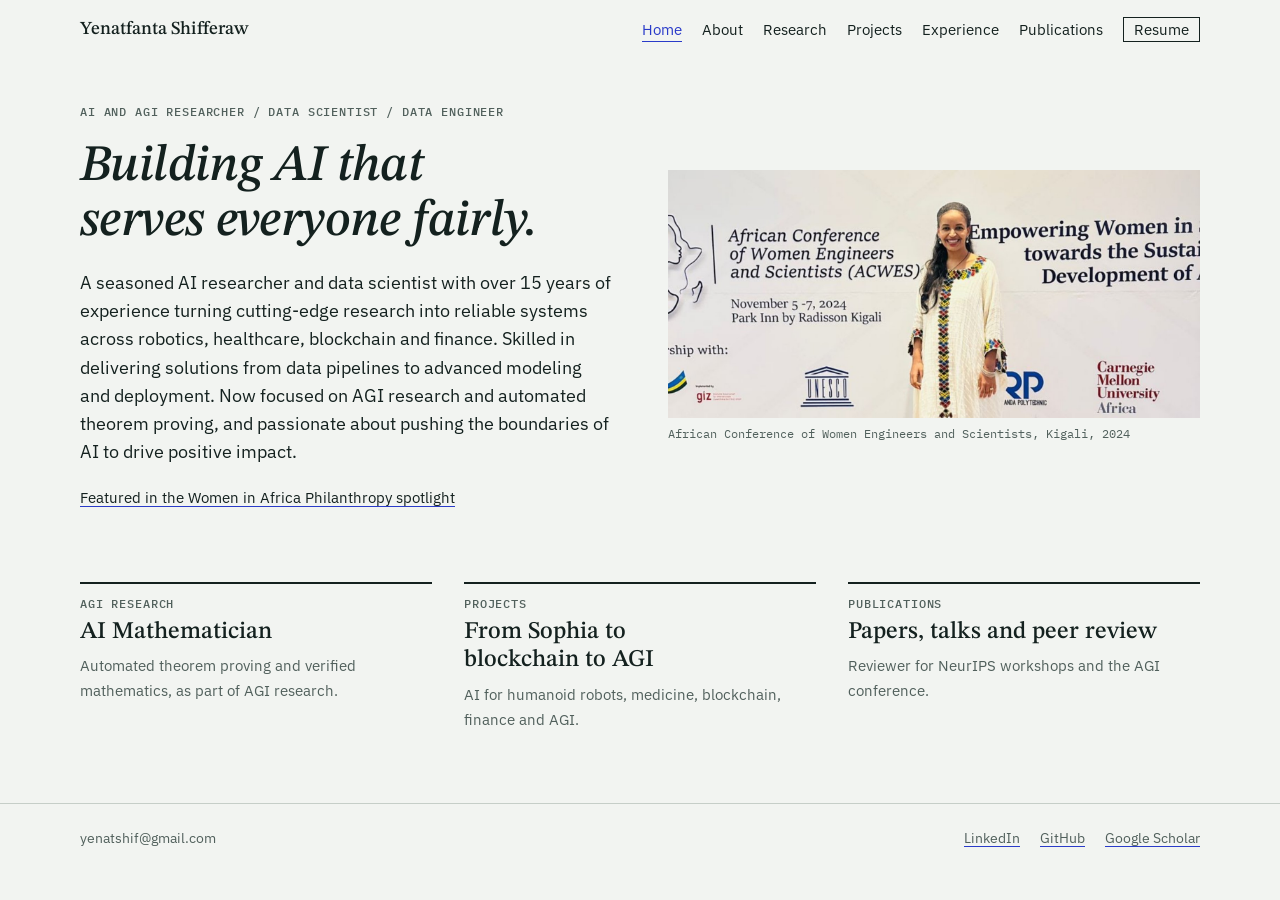
==== commit c2add512: "Simplify home page and update About wording" ====
--- a/index.html
+++ b/index.html
@@ -29,7 +29,7 @@
     <span class="label">AI and AGI Researcher / Data Scientist / Data Engineer</span>
     <h1>Building AI that serves everyone fairly.</h1>
     <p>A seasoned AI researcher and data scientist with over 15 years of experience turning cutting-edge research into reliable systems across robotics, healthcare, blockchain and finance. Skilled in delivering solutions from data pipelines to advanced modeling and deployment. Now focused on AGI research and automated theorem proving, and passionate about pushing the boundaries of AI to drive positive impact.</p>
-    <div class="btns"><a class="btn primary" href="research.html">See the research</a><a class="feat-link" href="https://www.linkedin.com/posts/wiaphilanthropy_yenatfanta-activity-7414213219105542144-3Y-2">Featured in the Women in Africa Philanthropy spotlight</a></div>
+    <div class="btns"><a class="feat-link" href="https://www.linkedin.com/posts/wiaphilanthropy_yenatfanta-activity-7414213219105542144-3Y-2">Featured in the Women in Africa Philanthropy spotlight</a></div>
   </div>
 
   <figure class="portrait">
@@ -38,7 +38,7 @@
   </figure>
 </div>
 <div class="wrap teasers">
-  <a class="teaser" href="research.html"><span class="label">AGI research</span><h2>877 of 999 theorems, machine-checked</h2><p>Automated theorem proving and verified mathematics, as part of AGI research.</p></a>
+  <a class="teaser" href="research.html"><span class="label">AGI research</span><h2>AI Mathematician</h2><p>Automated theorem proving and verified mathematics, as part of AGI research.</p></a>
   <a class="teaser" href="projects.html"><span class="label">Projects</span><h2>From Sophia to blockchain to AGI</h2><p>AI for humanoid robots, medicine, blockchain, finance and AGI.</p></a>
   <a class="teaser" href="publications.html"><span class="label">Publications</span><h2>Papers, talks and peer review</h2><p>Reviewer for NeurIPS workshops and the AGI conference.</p></a>
 </div>
